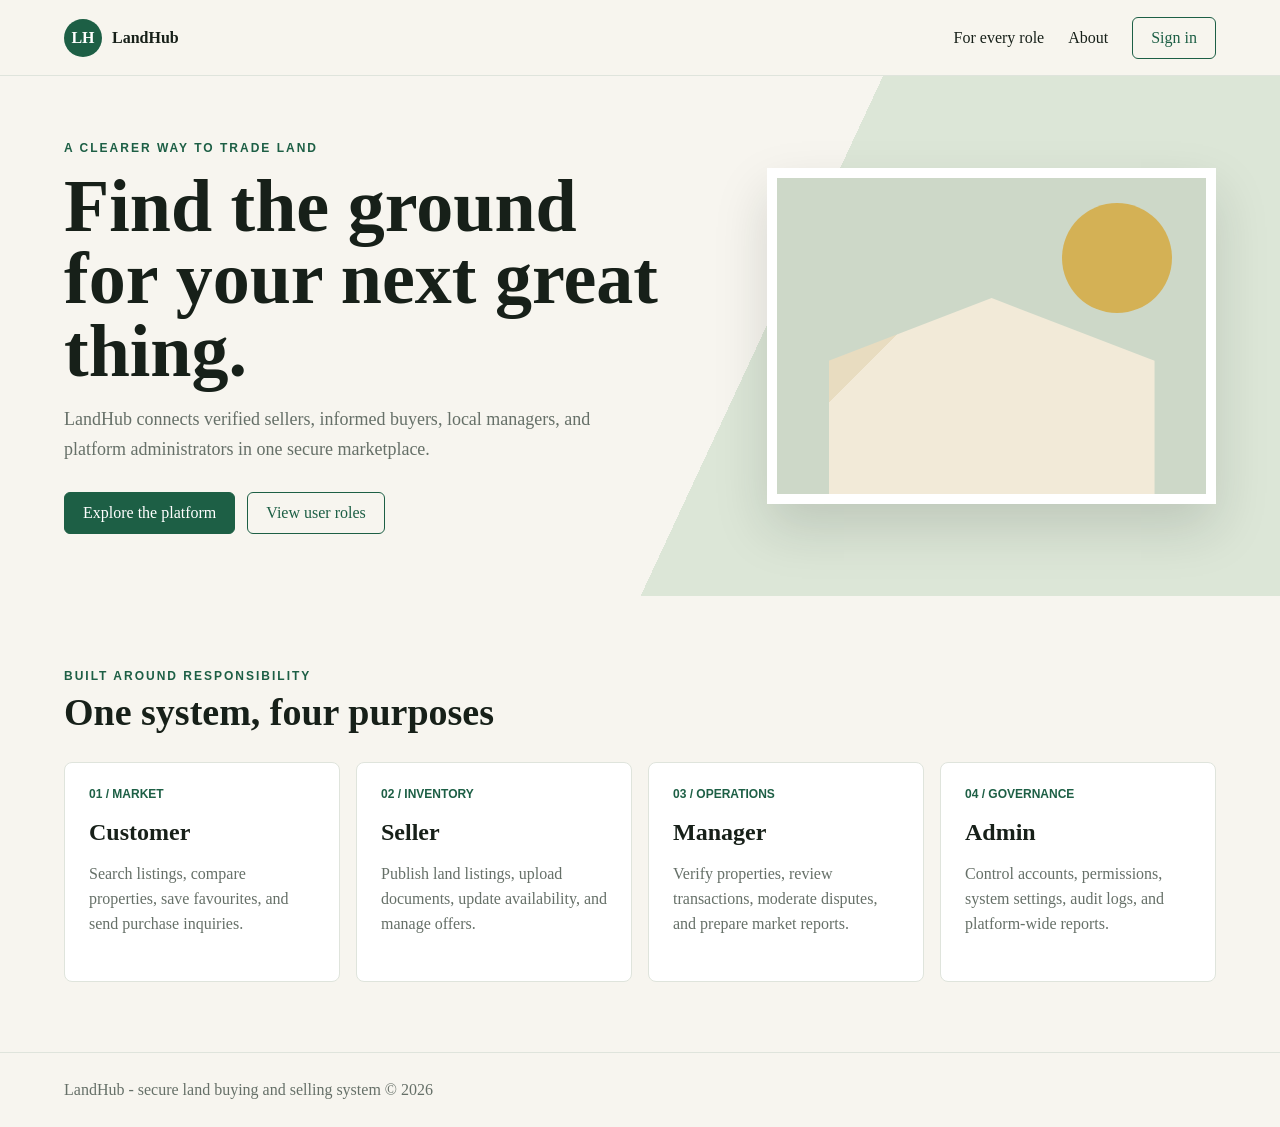
==== commonui/index.html @ 751ef1d7 "Add Web Technology Lab Task 1 LandHub project" ====
<!doctype html>
<html lang="en">
<head>
  <meta charset="UTF-8"><meta name="viewport" content="width=device-width, initial-scale=1">
  <title>LandHub | Land Marketplace</title>
  <link rel="stylesheet" href="css/style.css">
</head>
<body>
  <header class="site-header">
    <a class="brand" href="index.html"><span class="brand-mark">LH</span><span>LandHub</span></a>
    <nav class="nav"><a href="#roles">For every role</a><a href="#about">About</a><a class="btn secondary" href="login.html">Sign in</a></nav>
  </header>
  <main>
    <section class="hero">
      <div class="hero-copy">
        <span class="eyebrow">A clearer way to trade land</span>
        <h1>Find the ground for your next great thing.</h1>
        <p>LandHub connects verified sellers, informed buyers, local managers, and platform administrators in one secure marketplace.</p>
        <div class="hero-actions"><a class="btn" href="login.html">Explore the platform</a><a class="btn secondary" href="#roles">View user roles</a></div>
      </div>
      <div class="property-preview" aria-label="Stylized land property"></div>
    </section>
    <section class="section" id="roles">
      <div class="section-title"><div><span class="eyebrow">Built around responsibility</span><h2>One system, four purposes</h2></div></div>
      <div class="role-grid">
        <article class="role-card"><span>01 / MARKET</span><h3>Customer</h3><p>Search listings, compare properties, save favourites, and send purchase inquiries.</p></article>
        <article class="role-card"><span>02 / INVENTORY</span><h3>Seller</h3><p>Publish land listings, upload documents, update availability, and manage offers.</p></article>
        <article class="role-card"><span>03 / OPERATIONS</span><h3>Manager</h3><p>Verify properties, review transactions, moderate disputes, and prepare market reports.</p></article>
        <article class="role-card"><span>04 / GOVERNANCE</span><h3>Admin</h3><p>Control accounts, permissions, system settings, audit logs, and platform-wide reports.</p></article>
      </div>
    </section>
  </main>
  <footer id="about">LandHub - secure land buying and selling system &copy; 2026</footer>
</body>
</html>
---- commonui/css/style.css ----
:root {
  --ink: #172019;
  --muted: #667068;
  --paper: #f7f5ef;
  --surface: #ffffff;
  --line: #dfe4dc;
  --green: #1d5f45;
  --green-light: #dcebe1;
  --gold: #d7a52f;
  --red: #a04b3f;
}
* { box-sizing: border-box; }
html { scroll-behavior: smooth; }
body { margin: 0; min-height: 100vh; font-family: Georgia, "Times New Roman", serif; color: var(--ink); background: var(--paper); }
button, input, select, textarea { font: inherit; }
.site-header { height: 76px; display: flex; align-items: center; justify-content: space-between; padding: 0 5vw; background: rgba(247,245,239,.96); border-bottom: 1px solid var(--line); }
.brand { display: flex; align-items: center; gap: 10px; color: var(--ink); text-decoration: none; font-weight: 700; }
.brand-mark { width: 38px; height: 38px; display: grid; place-items: center; border-radius: 50%; background: var(--green); color: white; }
.nav { display: flex; align-items: center; gap: 24px; }
.nav a { color: var(--ink); text-decoration: none; }
.nav a:hover { color: var(--green); }
.btn { display: inline-flex; align-items: center; justify-content: center; min-height: 42px; padding: 10px 18px; border: 1px solid var(--green); border-radius: 6px; background: var(--green); color: white; text-decoration: none; cursor: pointer; }
.btn.secondary { background: transparent; color: var(--green); }
.hero { min-height: 520px; display: grid; grid-template-columns: 1.05fr .95fr; align-items: center; padding: 52px 5vw; background: linear-gradient(115deg, #f7f5ef 58%, #dce6d7 58%); }
.hero-copy { max-width: 620px; }
.eyebrow { color: var(--green); text-transform: uppercase; font-family: Arial, sans-serif; font-size: 12px; font-weight: 700; letter-spacing: 2px; }
h1 { max-width: 600px; margin: 14px 0 18px; font-size: clamp(44px, 6vw, 74px); line-height: .98; }
.hero-copy p { max-width: 560px; color: var(--muted); font-size: 18px; line-height: 1.65; }
.hero-actions { display: flex; gap: 12px; margin-top: 28px; }
.property-preview { width: 82%; max-width: 540px; justify-self: end; border: 10px solid white; box-shadow: 0 24px 50px rgba(23,32,25,.15); background: #cdd8c8; aspect-ratio: 4/3; position: relative; overflow: hidden; }
.property-preview:before { content: ""; position: absolute; left: 12%; bottom: 0; width: 76%; height: 62%; background: linear-gradient(135deg, #e8dcc0 0 20%, #f2ead8 20% 100%); clip-path: polygon(50% 0,100% 32%,100% 100%,0 100%,0 32%); }
.property-preview:after { content: ""; position: absolute; right: 8%; top: 8%; width: 110px; height: 110px; border-radius: 50%; background: var(--gold); opacity: .75; }
.section { padding: 70px 5vw; }
.section-title { display: flex; align-items: end; justify-content: space-between; margin-bottom: 28px; }
.section-title h2 { margin: 6px 0 0; font-size: 38px; }
.role-grid { display: grid; grid-template-columns: repeat(4, 1fr); gap: 16px; }
.role-card { min-height: 220px; padding: 24px; border: 1px solid var(--line); border-radius: 8px; background: var(--surface); }
.role-card span { display: block; color: var(--green); font-family: Arial, sans-serif; font-size: 12px; font-weight: 700; }
.role-card h3 { margin: 18px 0 8px; font-size: 24px; }
.role-card p { color: var(--muted); line-height: 1.55; }
.auth-shell { min-height: 100vh; display: grid; grid-template-columns: minmax(300px, 430px) 1fr; }
.auth-panel { padding: 48px; background: var(--surface); border-right: 1px solid var(--line); }
.auth-aside { display: grid; place-items: end start; padding: 48px 7vw; color: white; background: linear-gradient(150deg, rgba(23,32,25,.2), rgba(23,32,25,.72)), linear-gradient(135deg, #6d836d, #1d4c38); }
.auth-aside h2 { max-width: 620px; margin: 0 0 12px; font-size: clamp(38px, 5vw, 64px); }
.auth-aside p { max-width: 520px; font-size: 18px; }
.auth-panel h1 { font-size: 42px; }
.form-grid { display: grid; grid-template-columns: repeat(2, minmax(0,1fr)); gap: 16px; }
.field { display: grid; gap: 7px; }
.field.full { grid-column: 1/-1; }
.field label { font-family: Arial, sans-serif; font-size: 13px; font-weight: 700; }
.field input, .field select, .field textarea { width: 100%; min-height: 44px; padding: 10px 12px; border: 1px solid var(--line); border-radius: 5px; background: white; color: var(--ink); }
.field textarea { min-height: 90px; resize: vertical; }
.auth-panel form { margin-top: 24px; }
.form-footer { display: flex; justify-content: space-between; align-items: center; margin-top: 18px; }
.form-footer a { color: var(--green); }
.dashboard { min-height: 100vh; display: grid; grid-template-columns: 230px 1fr; }
.sidebar { padding: 24px 18px; background: #172019; color: white; }
.sidebar .brand { color: white; margin-bottom: 38px; }
.sidebar-nav { display: grid; gap: 8px; }
.sidebar-nav a { padding: 11px 12px; border-radius: 5px; color: #d8dfd9; text-decoration: none; }
.sidebar-nav a.active, .sidebar-nav a:hover { background: rgba(255,255,255,.1); color: white; }
.dashboard-main { padding: 36px 4vw; }
.dashboard-main h1 { font-size: 38px; }
.stats { display: grid; grid-template-columns: repeat(3,1fr); gap: 14px; margin: 24px 0; }
.stat { padding: 20px; border: 1px solid var(--line); border-radius: 8px; background: white; }
.stat strong { display: block; margin-top: 8px; font-size: 30px; }
.data-table { width: 100%; border-collapse: collapse; background: white; }
.data-table th, .data-table td { padding: 14px; border-bottom: 1px solid var(--line); text-align: left; }
.data-table th { color: var(--muted); font-family: Arial, sans-serif; font-size: 12px; }
.status { display: inline-block; padding: 5px 8px; border-radius: 20px; background: var(--green-light); color: var(--green); font-size: 12px; }
footer { padding: 28px 5vw; border-top: 1px solid var(--line); color: var(--muted); }
@media (max-width: 900px) { .hero { grid-template-columns: 1fr; } .property-preview { display: none; } .role-grid { grid-template-columns: repeat(2,1fr); } .auth-shell { grid-template-columns: 1fr; } .auth-aside { display: none; } .dashboard { grid-template-columns: 1fr; } .sidebar { position: static; } }
@media (max-width: 600px) { .site-header { height: auto; padding: 16px 20px; } .nav a:not(.btn) { display: none; } .hero { padding: 38px 20px; } h1 { font-size: 44px; } .role-grid, .stats, .form-grid { grid-template-columns: 1fr; } .section { padding: 48px 20px; } .auth-panel { padding: 32px 20px; } .dashboard-main { padding: 28px 20px; } .form-footer { align-items: flex-start; flex-direction: column; gap: 12px; } }
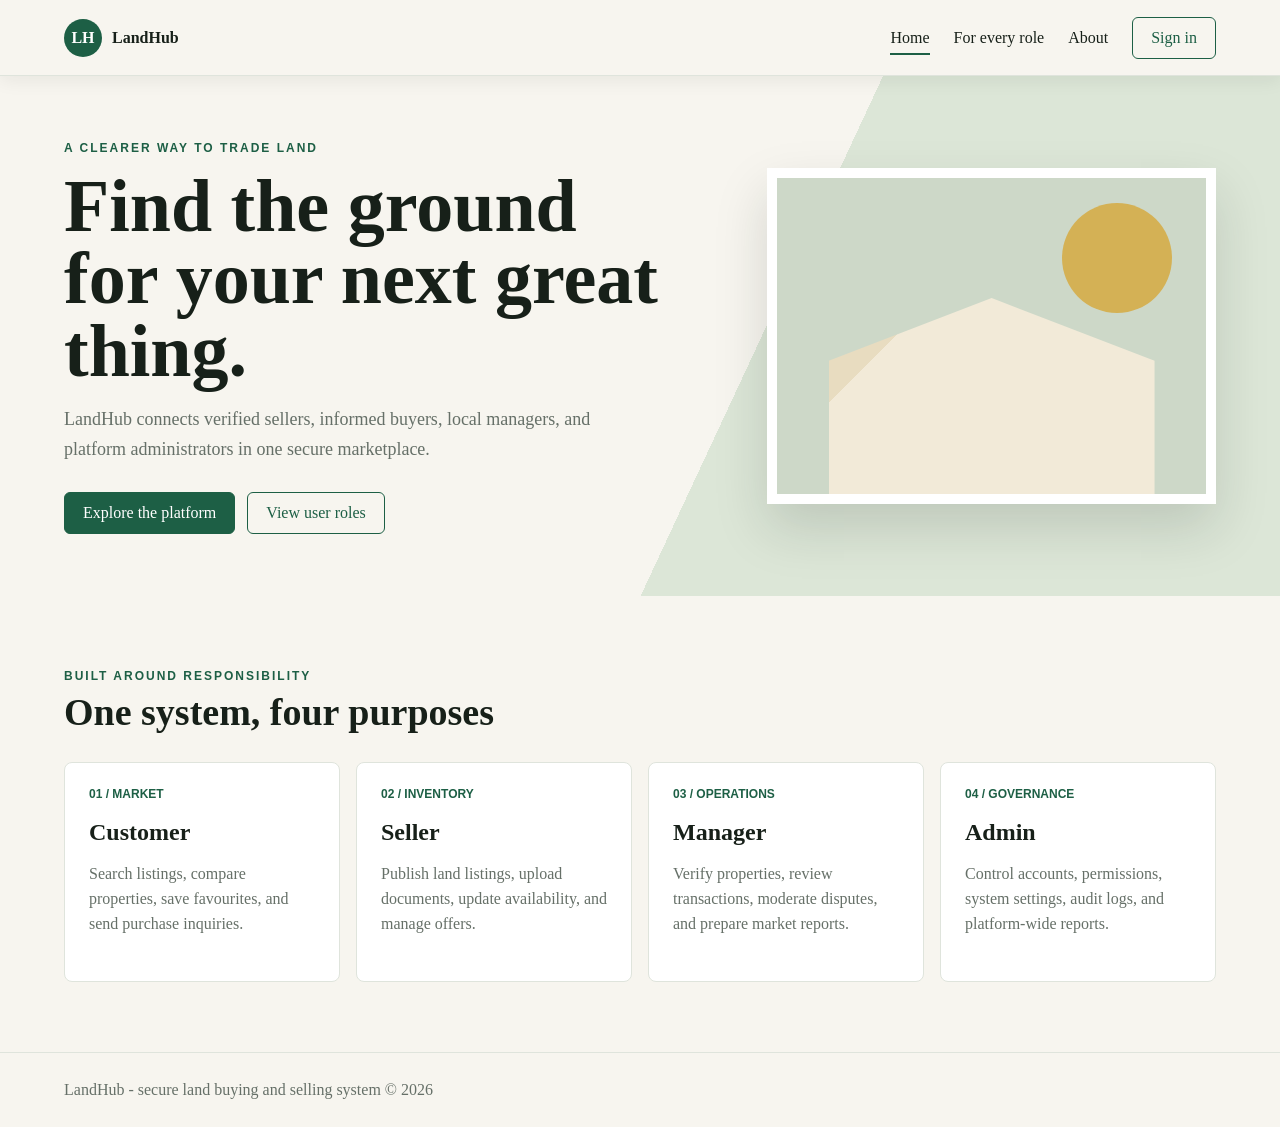
==== commit f123b154: "Add CSS design for Web Technology Lab Task 2" ====
--- a/commonui/index.html
+++ b/commonui/index.html
@@ -8,7 +8,7 @@
 <body>
   <header class="site-header">
     <a class="brand" href="index.html"><span class="brand-mark">LH</span><span>LandHub</span></a>
-    <nav class="nav"><a href="#roles">For every role</a><a href="#about">About</a><a class="btn secondary" href="login.html">Sign in</a></nav>
+    <nav class="nav"><a class="active" href="index.html">Home</a><a href="#roles">For every role</a><a href="#about">About</a><a class="btn secondary" href="login.html">Sign in</a></nav>
   </header>
   <main>
     <section class="hero">
--- a/commonui/css/style.css
+++ b/commonui/css/style.css
@@ -70,4 +70,17 @@
 .status { display: inline-block; padding: 5px 8px; border-radius: 20px; background: var(--green-light); color: var(--green); font-size: 12px; }
 footer { padding: 28px 5vw; border-top: 1px solid var(--line); color: var(--muted); }
 @media (max-width: 900px) { .hero { grid-template-columns: 1fr; } .property-preview { display: none; } .role-grid { grid-template-columns: repeat(2,1fr); } .auth-shell { grid-template-columns: 1fr; } .auth-aside { display: none; } .dashboard { grid-template-columns: 1fr; } .sidebar { position: static; } }
-@media (max-width: 600px) { .site-header { height: auto; padding: 16px 20px; } .nav a:not(.btn) { display: none; } .hero { padding: 38px 20px; } h1 { font-size: 44px; } .role-grid, .stats, .form-grid { grid-template-columns: 1fr; } .section { padding: 48px 20px; } .auth-panel { padding: 32px 20px; } .dashboard-main { padding: 28px 20px; } .form-footer { align-items: flex-start; flex-direction: column; gap: 12px; } }+@media (max-width: 600px) { .site-header { height: auto; padding: 16px 20px; } .nav a:not(.btn) { display: none; } .hero { padding: 38px 20px; } h1 { font-size: 44px; } .role-grid, .stats, .form-grid { grid-template-columns: 1fr; } .section { padding: 48px 20px; } .auth-panel { padding: 32px 20px; } .dashboard-main { padding: 28px 20px; } .form-footer { align-items: flex-start; flex-direction: column; gap: 12px; } }
+
+/* Task 2: reusable interaction and positioning rules */
+.site-header { position: sticky; top: 0; z-index: 100; box-shadow: 0 4px 18px rgba(23,32,25,.07); }
+.nav a { position: relative; transition: color .2s ease, transform .2s ease; }
+.nav a.active:after { content: ""; position: absolute; left: 0; right: 0; bottom: -8px; height: 2px; background: var(--green); }
+.nav a:hover { transform: translateY(-2px); }
+.btn, .role-card, .stat, .field input, .field select, .field textarea { transition: border-color .2s ease, box-shadow .2s ease, transform .2s ease, background .2s ease; }
+.btn:hover { box-shadow: 0 8px 18px rgba(29,95,69,.22); transform: translateY(-1px); }
+.role-card:hover, .stat:hover { border-color: #bac9bd; box-shadow: 0 12px 28px rgba(23,32,25,.08); transform: translateY(-3px); }
+.field input:focus, .field select:focus, .field textarea:focus { outline: none; border-color: var(--green); box-shadow: 0 0 0 3px rgba(29,95,69,.12); }
+.sidebar { position: sticky; top: 0; height: 100vh; z-index: 20; }
+.data-table { max-width: 100%; overflow-x: auto; }
+.auth-panel { position: relative; z-index: 2; box-shadow: 18px 0 40px rgba(23,32,25,.05); }
